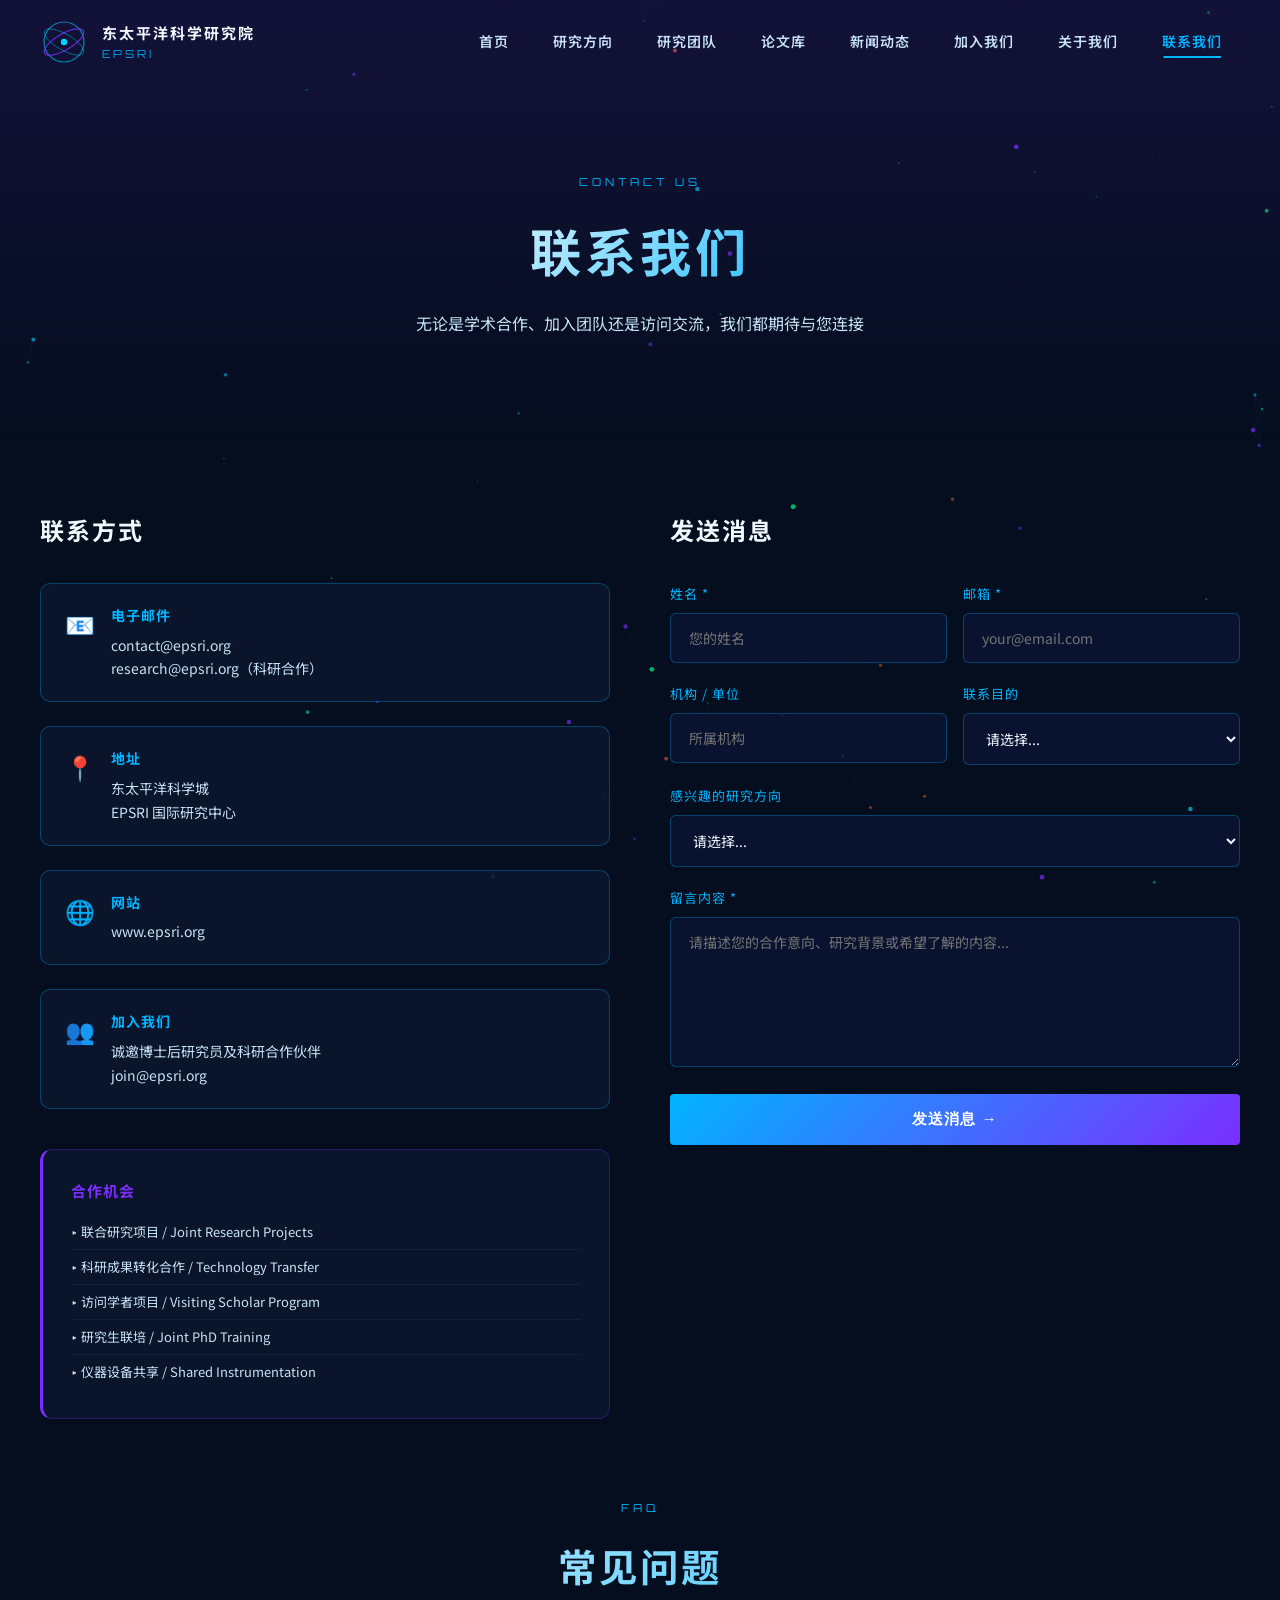
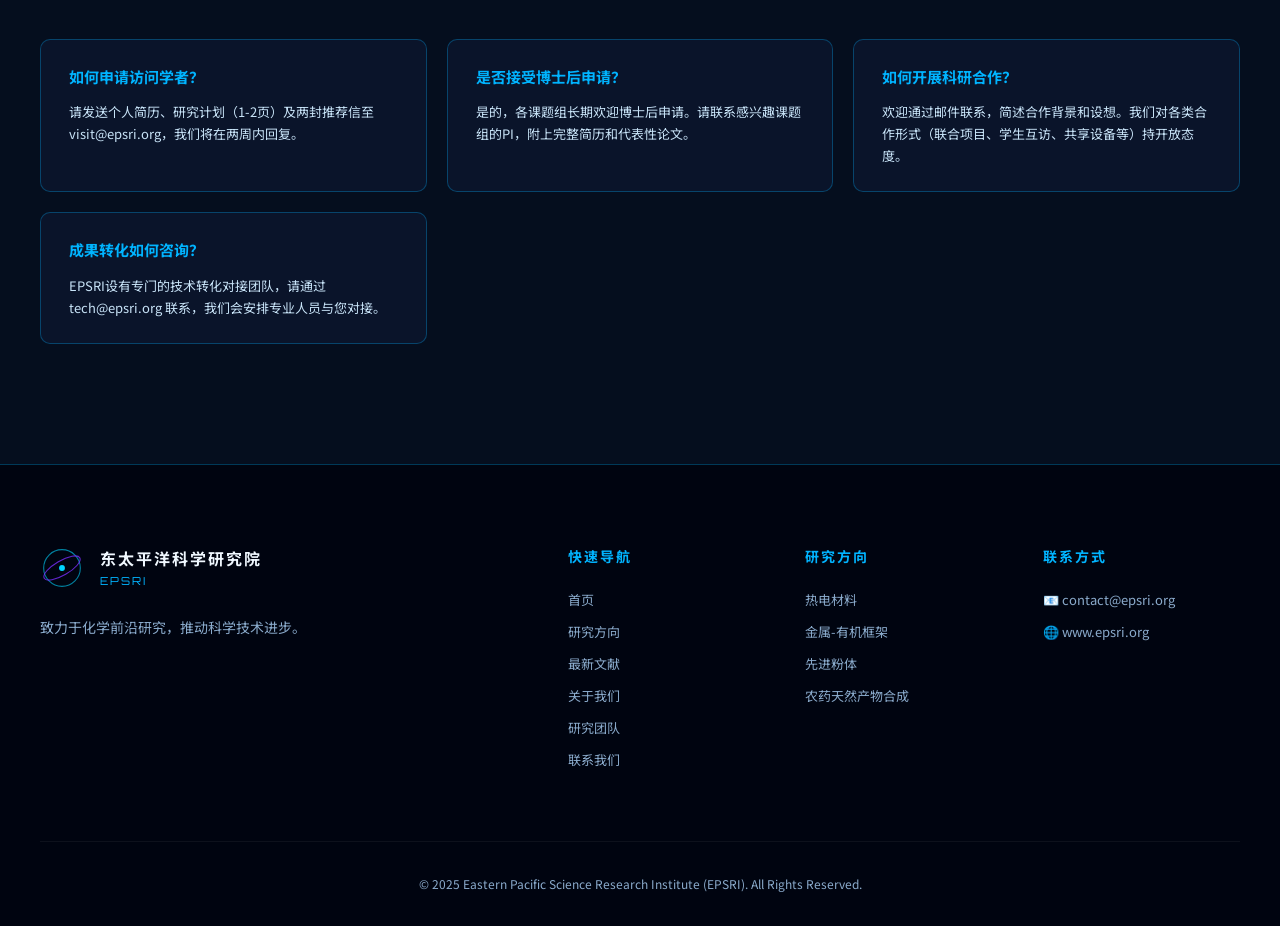
==== pages/contact.html @ d592be02 "feat: EPSRI website - full version with news and careers pages - Homepage with dynamic particle effe" ====
<!DOCTYPE html>
<html lang="zh-CN">
<head>
    <meta charset="UTF-8">
    <meta name="viewport" content="width=device-width, initial-scale=1.0">
    <title>联系我们 | 东太平洋科学研究院 EPSRI</title>
    <link rel="stylesheet" href="../css/main.css">
    <link rel="stylesheet" href="../css/animations.css">
    <link href="https://fonts.googleapis.com/css2?family=Orbitron:wght@400;700;900&family=Rajdhani:wght@300;400;600&family=Noto+Sans+SC:wght@300;400;700&display=swap" rel="stylesheet">
    <link rel="icon" href="../images/favicon.svg" type="image/svg+xml">
</head>
<body>
    <div id="particles-container"></div>

    <nav class="navbar scrolled" id="navbar">
        <div class="nav-container">
            <div class="nav-logo">
                <div class="logo-icon">
                    <svg viewBox="0 0 60 60" xmlns="http://www.w3.org/2000/svg">
                        <circle cx="30" cy="30" r="25" stroke="#00d4ff" stroke-width="1.5" fill="none" opacity="0.6"/>
                        <ellipse cx="30" cy="30" rx="28" ry="10" stroke="#7b2fff" stroke-width="1.5" fill="none" opacity="0.8" transform="rotate(-30 30 30)"/>
                        <ellipse cx="30" cy="30" rx="28" ry="10" stroke="#00d4ff" stroke-width="1" fill="none" opacity="0.5" transform="rotate(30 30 30)"/>
                        <circle cx="30" cy="30" r="4" fill="#00d4ff"/>
                    </svg>
                </div>
                <div class="logo-text">
                    <span class="logo-cn">东太平洋科学研究院</span>
                    <span class="logo-en">EPSRI</span>
                </div>
            </div>
            <div class="nav-menu" id="navMenu">
                <a href="../index.html" class="nav-link">首页</a>
                <a href="research.html" class="nav-link">研究方向</a>
                <a href="team.html" class="nav-link">研究团队</a>
                <a href="publications.html" class="nav-link">论文库</a>
                <a href="news.html" class="nav-link">新闻动态</a>
                <a href="join-us.html" class="nav-link">加入我们</a>
                <a href="about.html" class="nav-link">关于我们</a>
                <a href="contact.html" class="nav-link active">联系我们</a>
            </div>
            <div class="nav-toggle" id="navToggle"><span></span><span></span><span></span></div>
        </div>
    </nav>

    <section class="page-header">
        <div>
            <span class="page-header-tag">CONTACT US</span>
            <h1>联系我们</h1>
            <p>无论是学术合作、加入团队还是访问交流，我们都期待与您连接</p>
        </div>
    </section>

    <section style="padding:60px 40px 120px;">
        <div class="content-section">
            <div class="contact-grid">
                <!-- 联系信息 -->
                <div class="reveal-left">
                    <h3 style="font-size:24px; margin-bottom:32px; letter-spacing:2px;">联系方式</h3>
                    <div class="contact-item">
                        <div class="contact-icon">📧</div>
                        <div class="contact-detail">
                            <h4>电子邮件</h4>
                            <p>contact@epsri.org<br>research@epsri.org（科研合作）</p>
                        </div>
                    </div>
                    <div class="contact-item">
                        <div class="contact-icon">📍</div>
                        <div class="contact-detail">
                            <h4>地址</h4>
                            <p>东太平洋科学城<br>EPSRI 国际研究中心</p>
                        </div>
                    </div>
                    <div class="contact-item">
                        <div class="contact-icon">🌐</div>
                        <div class="contact-detail">
                            <h4>网站</h4>
                            <p>www.epsri.org</p>
                        </div>
                    </div>
                    <div class="contact-item">
                        <div class="contact-icon">👥</div>
                        <div class="contact-detail">
                            <h4>加入我们</h4>
                            <p>诚邀博士后研究员及科研合作伙伴<br>join@epsri.org</p>
                        </div>
                    </div>

                    <!-- 合作意向 -->
                    <div style="margin-top:40px; padding:28px; background:var(--bg-card); border:1px solid rgba(123,47,255,0.3); border-radius:12px; border-left:3px solid var(--secondary);">
                        <h4 style="color:var(--secondary); margin-bottom:12px; font-size:15px; letter-spacing:1px;">合作机会</h4>
                        <ul style="list-style:none; font-size:13px; color:var(--text-secondary);">
                            <li style="padding:6px 0; border-bottom:1px solid rgba(255,255,255,0.05);">▸ 联合研究项目 / Joint Research Projects</li>
                            <li style="padding:6px 0; border-bottom:1px solid rgba(255,255,255,0.05);">▸ 科研成果转化合作 / Technology Transfer</li>
                            <li style="padding:6px 0; border-bottom:1px solid rgba(255,255,255,0.05);">▸ 访问学者项目 / Visiting Scholar Program</li>
                            <li style="padding:6px 0; border-bottom:1px solid rgba(255,255,255,0.05);">▸ 研究生联培 / Joint PhD Training</li>
                            <li style="padding:6px 0;">▸ 仪器设备共享 / Shared Instrumentation</li>
                        </ul>
                    </div>
                </div>

                <!-- 联系表单 -->
                <div class="reveal-right contact-form-wrap">
                    <h3 style="font-size:24px; margin-bottom:32px; letter-spacing:2px;">发送消息</h3>
                    <form id="contactForm">
                        <div class="form-row">
                            <div class="form-group">
                                <label>姓名 *</label>
                                <input type="text" placeholder="您的姓名" required>
                            </div>
                            <div class="form-group">
                                <label>邮箱 *</label>
                                <input type="email" placeholder="your@email.com" required>
                            </div>
                        </div>
                        <div class="form-row">
                            <div class="form-group">
                                <label>机构 / 单位</label>
                                <input type="text" placeholder="所属机构">
                            </div>
                            <div class="form-group">
                                <label>联系目的</label>
                                <select>
                                    <option value="">请选择...</option>
                                    <option>科研合作</option>
                                    <option>加入团队</option>
                                    <option>访问交流</option>
                                    <option>技术转化</option>
                                    <option>媒体采访</option>
                                    <option>其他</option>
                                </select>
                            </div>
                        </div>
                        <div class="form-group">
                            <label>感兴趣的研究方向</label>
                            <select>
                                <option value="">请选择...</option>
                                <option>热电材料</option>
                                <option>金属-有机框架 (MOF)</option>
                                <option>先进粉体材料</option>
                                <option>农药天然产物合成</option>
                                <option>多个方向</option>
                            </select>
                        </div>
                        <div class="form-group">
                            <label>留言内容 *</label>
                            <textarea placeholder="请描述您的合作意向、研究背景或希望了解的内容..." required style="min-height:150px;"></textarea>
                        </div>
                        <button type="submit" class="btn-primary" style="width:100%; padding:16px; font-size:15px;">
                            发送消息 →
                        </button>
                    </form>
                </div>
            </div>

            <!-- FAQ -->
            <div style="margin-top:80px;">
                <div class="section-header" style="margin-bottom:40px;">
                    <div class="section-tag">FAQ</div>
                    <h2 class="section-title">常见问题</h2>
                </div>
                <div style="display:grid; grid-template-columns: repeat(auto-fit, minmax(340px, 1fr)); gap:20px;">
                    <div style="padding:24px 28px; background:var(--bg-card); border:1px solid var(--border); border-radius:10px;" class="reveal">
                        <h4 style="color:var(--primary); margin-bottom:12px; font-size:15px;">如何申请访问学者？</h4>
                        <p style="font-size:13px; color:var(--text-secondary); line-height:1.7;">请发送个人简历、研究计划（1-2页）及两封推荐信至 visit@epsri.org，我们将在两周内回复。</p>
                    </div>
                    <div style="padding:24px 28px; background:var(--bg-card); border:1px solid var(--border); border-radius:10px;" class="reveal">
                        <h4 style="color:var(--primary); margin-bottom:12px; font-size:15px;">是否接受博士后申请？</h4>
                        <p style="font-size:13px; color:var(--text-secondary); line-height:1.7;">是的，各课题组长期欢迎博士后申请。请联系感兴趣课题组的PI，附上完整简历和代表性论文。</p>
                    </div>
                    <div style="padding:24px 28px; background:var(--bg-card); border:1px solid var(--border); border-radius:10px;" class="reveal">
                        <h4 style="color:var(--primary); margin-bottom:12px; font-size:15px;">如何开展科研合作？</h4>
                        <p style="font-size:13px; color:var(--text-secondary); line-height:1.7;">欢迎通过邮件联系，简述合作背景和设想。我们对各类合作形式（联合项目、学生互访、共享设备等）持开放态度。</p>
                    </div>
                    <div style="padding:24px 28px; background:var(--bg-card); border:1px solid var(--border); border-radius:10px;" class="reveal">
                        <h4 style="color:var(--primary); margin-bottom:12px; font-size:15px;">成果转化如何咨询？</h4>
                        <p style="font-size:13px; color:var(--text-secondary); line-height:1.7;">EPSRI设有专门的技术转化对接团队，请通过 tech@epsri.org 联系，我们会安排专业人员与您对接。</p>
                    </div>
                </div>
            </div>
        </div>
    </section>

    <footer class="footer">
        <div class="footer-content">
            <div class="footer-brand">
                <div class="footer-logo">
                    <svg viewBox="0 0 60 60" xmlns="http://www.w3.org/2000/svg" width="44" height="44">
                        <circle cx="30" cy="30" r="25" stroke="#00d4ff" stroke-width="1.5" fill="none" opacity="0.6"/>
                        <ellipse cx="30" cy="30" rx="28" ry="10" stroke="#7b2fff" stroke-width="1.5" fill="none" opacity="0.8" transform="rotate(-30 30 30)"/>
                        <circle cx="30" cy="30" r="4" fill="#00d4ff"/>
                    </svg>
                    <div>
                        <div class="footer-logo-cn">东太平洋科学研究院</div>
                        <div class="footer-logo-en">EPSRI</div>
                    </div>
                </div>
                <p class="footer-desc">致力于化学前沿研究，推动科学技术进步。</p>
            </div>
            <div class="footer-links">
                <div class="footer-col">
                    <h4>快速导航</h4>
                    <a href="../index.html">首页</a>
                    <a href="research.html">研究方向</a>
                    <a href="publications.html">最新文献</a>
                    <a href="about.html">关于我们</a>
                    <a href="team.html">研究团队</a>
                    <a href="contact.html">联系我们</a>
                </div>
                <div class="footer-col">
                    <h4>研究方向</h4>
                    <a href="research.html#thermoelectric">热电材料</a>
                    <a href="research.html#mof">金属-有机框架</a>
                    <a href="research.html#powder">先进粉体</a>
                    <a href="research.html#synthesis">农药天然产物合成</a>
                </div>
                <div class="footer-col">
                    <h4>联系方式</h4>
                    <span>📧 contact@epsri.org</span>
                    <span>🌐 www.epsri.org</span>
                </div>
            </div>
        </div>
        <div class="footer-bottom">
            <p>© 2025 Eastern Pacific Science Research Institute (EPSRI). All Rights Reserved.</p>
        </div>
    </footer>

    <script src="../js/main.js"></script>
    <script src="../js/particles.js"></script>
    <script src="../js/animations.js"></script>
</body>
</html>
---- css/main.css ----
/* ===== CSS Variables ===== */
:root {
    --primary: #00b4ff;
    --secondary: #7b2fff;
    --accent: #ff6b35;
    --green: #00dd77;
    --bg-dark: #050e1e;
    --bg-card: rgba(12, 22, 45, 0.85);
    --bg-card2: rgba(18, 30, 60, 0.9);
    --text-primary: #f0f8ff;
    --text-secondary: #c8e4f8;
    --text-muted: #8aabcc;
    --border: rgba(0, 180, 255, 0.3);
    --glow-primary: 0 0 20px rgba(0, 180, 255, 0.4);
    --glow-secondary: 0 0 20px rgba(123, 47, 255, 0.4);
    --transition: all 0.3s cubic-bezier(0.4, 0, 0.2, 1);
}

/* ===== 高对比豆腐块样式 ===== */
.card-block {
    background: #0a1628;
    border: 1px solid rgba(0, 180, 255, 0.35);
    border-radius: 10px;
    padding: 24px;
    color: #d8e8f8;
}

.card-block h3,
.card-block .pub-title {
    color: #ffffff;
}

.card-block .pub-abstract,
.card-block p {
    color: #b0c8e0;
}

/* 新闻卡片高对比 */
.news-card {
    background: #0a1628 !important;
    border: 1px solid rgba(0, 180, 255, 0.3) !important;
    color: #d8e8f8;
}

.news-card h3,
.news-card .news-title {
    color: #ffffff !important;
}

.news-card p,
.news-card .news-excerpt {
    color: #a0b8d0 !important;
}

/* ===== Reset & Base ===== */
*, *::before, *::after { box-sizing: border-box; margin: 0; padding: 0; }
html { scroll-behavior: smooth; }
body {
    font-family: 'Noto Sans SC', sans-serif;
    background-color: var(--bg-dark);
    color: var(--text-primary);
    overflow-x: hidden;
    line-height: 1.7;
}
a { text-decoration: none; color: inherit; }
img { max-width: 100%; display: block; }

/* ===== Scrollbar ===== */
::-webkit-scrollbar { width: 6px; }
::-webkit-scrollbar-track { background: #020818; }
::-webkit-scrollbar-thumb { background: var(--primary); border-radius: 3px; }

/* ===== Particles ===== */
#particles-container {
    position: fixed; top: 0; left: 0; width: 100%; height: 100%;
    pointer-events: none; z-index: 0; overflow: hidden;
}

/* ===== Navbar ===== */
.navbar {
    position: fixed; top: 0; left: 0; width: 100%; z-index: 1000;
    padding: 0;
    transition: var(--transition);
    backdrop-filter: blur(0px);
}
.navbar.scrolled {
    background: rgba(2, 8, 24, 0.92);
    backdrop-filter: blur(20px);
    border-bottom: 1px solid var(--border);
    box-shadow: 0 4px 30px rgba(0, 212, 255, 0.1);
}
.nav-container {
    max-width: 1400px; margin: 0 auto;
    display: flex; align-items: center; justify-content: space-between;
    padding: 18px 40px;
}
.nav-logo {
    display: flex; align-items: center; gap: 14px;
}
.logo-icon { width: 48px; height: 48px; animation: spin-slow 20s linear infinite; }
.logo-text { display: flex; flex-direction: column; }
.logo-cn {
    font-size: 15px; font-weight: 700; color: var(--text-primary);
    letter-spacing: 2px;
}
.logo-en {
    font-family: 'Orbitron', monospace; font-size: 11px;
    color: var(--primary); letter-spacing: 3px; opacity: 0.9;
}
.nav-menu { display: flex; gap: 8px; align-items: center; }
.nav-link {
    padding: 8px 18px; border-radius: 4px;
    font-size: 14px; font-weight: 600; letter-spacing: 1px;
    color: var(--text-secondary); transition: var(--transition);
    position: relative;
}
.nav-link::after {
    content: ''; position: absolute; bottom: 4px; left: 50%; transform: translateX(-50%);
    width: 0; height: 2px; background: var(--primary);
    transition: width 0.3s ease; border-radius: 1px;
}
.nav-link:hover, .nav-link.active {
    color: var(--primary);
}
.nav-link:hover::after, .nav-link.active::after { width: 60%; }
.nav-toggle {
    display: none; flex-direction: column; gap: 5px;
    cursor: pointer; padding: 5px;
}
.nav-toggle span {
    display: block; width: 24px; height: 2px;
    background: var(--primary); border-radius: 1px; transition: var(--transition);
}

/* ===== Hero Section ===== */
.hero {
    position: relative; min-height: 100vh;
    display: flex; align-items: center; justify-content: center;
    overflow: hidden; padding: 100px 40px 60px;
}
.hero-bg {
    position: absolute; inset: 0; z-index: 1;
    background: radial-gradient(ellipse at 20% 50%, rgba(123, 47, 255, 0.15) 0%, transparent 60%),
                radial-gradient(ellipse at 80% 20%, rgba(0, 212, 255, 0.12) 0%, transparent 50%),
                radial-gradient(ellipse at 50% 80%, rgba(0, 255, 136, 0.05) 0%, transparent 50%);
}
.hex-grid {
    position: absolute; inset: 0; opacity: 0.03;
    background-image: url("data:image/svg+xml,%3Csvg xmlns='http://www.w3.org/2000/svg' width='60' height='52'%3E%3Cpath d='M30,2 L58,17 L58,47 L30,62 L2,47 L2,17Z' stroke='%2300d4ff' stroke-width='1' fill='none'/%3E%3C/svg%3E");
    background-size: 60px 52px;
}
.energy-orb {
    position: absolute; border-radius: 50%;
    filter: blur(80px); animation: pulse-orb 6s ease-in-out infinite;
}
.orb1 { width: 500px; height: 500px; background: rgba(123, 47, 255, 0.15); top: -100px; left: -100px; }
.orb2 { width: 400px; height: 400px; background: rgba(0, 212, 255, 0.1); top: 20%; right: -50px; animation-delay: -2s; }
.orb3 { width: 300px; height: 300px; background: rgba(0, 255, 136, 0.08); bottom: 0; left: 40%; animation-delay: -4s; }

.hero-content { position: relative; z-index: 2; text-align: center; max-width: 1000px; }
.hero-badge {
    display: inline-block; margin-bottom: 30px;
    padding: 6px 24px; border: 1px solid rgba(0, 212, 255, 0.4);
    border-radius: 20px; font-family: 'Orbitron', monospace;
    font-size: 11px; letter-spacing: 3px; color: var(--primary);
    background: rgba(0, 212, 255, 0.05);
}
.hero-title { margin-bottom: 24px; }
.title-cn {
    display: block; font-size: clamp(32px, 5vw, 64px); font-weight: 700;
    letter-spacing: 6px; line-height: 1.2;
    background: linear-gradient(135deg, #fff 0%, #00d4ff 50%, #7b2fff 100%);
    -webkit-background-clip: text; -webkit-text-fill-color: transparent;
    background-clip: text;
}
.title-divider {
    display: block; width: 80px; height: 2px; margin: 16px auto;
    background: linear-gradient(90deg, transparent, var(--primary), transparent);
}
.title-en {
    display: block; font-family: 'Orbitron', monospace;
    font-size: clamp(12px, 1.8vw, 18px); letter-spacing: 4px;
    color: var(--text-secondary); font-weight: 400;
}
.hero-subtitle {
    font-size: 16px; color: var(--text-secondary);
    margin-bottom: 50px; letter-spacing: 1px;
}
.hero-stats {
    display: flex; justify-content: center; gap: 60px;
    margin-bottom: 50px; flex-wrap: wrap;
}
.stat-item { text-align: center; }
.stat-num {
    display: block; font-family: 'Orbitron', monospace;
    font-size: clamp(36px, 4vw, 56px); font-weight: 900;
    color: var(--primary); line-height: 1;
}
.stat-plus { font-family: 'Orbitron', monospace; font-size: 28px; color: var(--primary); }
.stat-label { display: block; font-size: 12px; color: var(--text-muted); margin-top: 8px; letter-spacing: 2px; }

.hero-actions { display: flex; gap: 20px; justify-content: center; flex-wrap: wrap; }

/* ===== Buttons ===== */
.btn-primary {
    padding: 14px 36px; border-radius: 4px;
    background: linear-gradient(135deg, var(--primary), var(--secondary));
    color: #fff; font-weight: 700; font-size: 14px; letter-spacing: 1px;
    transition: var(--transition); position: relative; overflow: hidden;
    border: none; cursor: pointer;
}
.btn-primary::before {
    content: ''; position: absolute; inset: 0;
    background: linear-gradient(135deg, var(--secondary), var(--primary));
    opacity: 0; transition: opacity 0.3s;
}
.btn-primary:hover::before { opacity: 1; }
.btn-primary:hover { transform: translateY(-2px); box-shadow: 0 8px 30px rgba(0, 212, 255, 0.4); }
.btn-primary span { position: relative; z-index: 1; }

.btn-secondary {
    padding: 13px 35px; border-radius: 4px;
    border: 1px solid var(--primary); color: var(--primary);
    font-weight: 700; font-size: 14px; letter-spacing: 1px;
    transition: var(--transition); background: transparent; cursor: pointer;
}
.btn-secondary:hover {
    background: rgba(0, 212, 255, 0.1);
    box-shadow: 0 0 20px rgba(0, 212, 255, 0.2);
    transform: translateY(-2px);
}
.btn-outline {
    padding: 13px 35px; border-radius: 4px;
    border: 1px solid rgba(255,255,255,0.3); color: rgba(255,255,255,0.8);
    font-weight: 700; font-size: 14px; letter-spacing: 1px;
    transition: var(--transition); background: transparent;
}
.btn-outline:hover { border-color: #fff; color: #fff; background: rgba(255,255,255,0.1); }

/* ===== Scroll Indicator ===== */
.scroll-indicator {
    position: absolute; bottom: 30px; left: 50%; transform: translateX(-50%);
    display: flex; flex-direction: column; align-items: center; gap: 8px;
    color: var(--text-muted); font-size: 12px; letter-spacing: 2px;
    animation: float 2s ease-in-out infinite; z-index: 2;
}
.mouse-icon {
    width: 24px; height: 36px; border: 2px solid var(--text-muted);
    border-radius: 12px; display: flex; justify-content: center; padding-top: 6px;
}
.scroll-wheel {
    width: 4px; height: 8px; background: var(--primary);
    border-radius: 2px; animation: scroll-wheel 2s ease-in-out infinite;
}

/* ===== Section Common ===== */
section { position: relative; z-index: 2; padding: 100px 40px; }
.section-header { text-align: center; margin-bottom: 60px; }
.section-tag {
    font-family: 'Orbitron', monospace; font-size: 11px;
    letter-spacing: 4px; color: var(--primary);
    margin-bottom: 16px; display: block;
}
.section-title {
    font-size: clamp(28px, 3vw, 42px); font-weight: 700;
    letter-spacing: 3px; margin-bottom: 16px;
    background: linear-gradient(135deg, #fff 0%, var(--primary) 100%);
    -webkit-background-clip: text; -webkit-text-fill-color: transparent;
    background-clip: text;
}
.section-desc { color: var(--text-secondary); font-size: 16px; }

/* ===== Research Grid ===== */
.research-preview { background: linear-gradient(180deg, transparent, rgba(5,12,35,0.8), transparent); }
.research-grid {
    display: grid; grid-template-columns: repeat(auto-fit, minmax(280px, 1fr));
    gap: 24px; max-width: 1400px; margin: 0 auto;
}
.research-card {
    position: relative; padding: 40px 32px;
    background: var(--bg-card); border: 1px solid var(--border);
    border-radius: 12px; overflow: hidden; cursor: pointer;
    transition: var(--transition);
}
.research-card::before {
    content: ''; position: absolute; inset: 0; border-radius: 12px;
    background: linear-gradient(135deg, rgba(0,212,255,0.05), rgba(123,47,255,0.05));
    opacity: 0; transition: opacity 0.3s;
}
.research-card:hover { transform: translateY(-8px); border-color: rgba(0,212,255,0.5); }
.research-card:hover::before { opacity: 1; }
.research-card:hover .card-glow { opacity: 1; }
.card-glow {
    position: absolute; top: -50%; left: -50%; width: 200%; height: 200%;
    background: radial-gradient(circle, rgba(0,212,255,0.08) 0%, transparent 60%);
    opacity: 0; transition: opacity 0.5s; pointer-events: none;
}
.card-number {
    position: absolute; top: 20px; right: 24px;
    font-family: 'Orbitron', monospace; font-size: 36px; font-weight: 900;
    color: rgba(0,212,255,0.08); line-height: 1;
}
.card-icon { width: 80px; height: 80px; margin-bottom: 24px; }
.card-title { font-size: 22px; font-weight: 700; margin-bottom: 6px; letter-spacing: 2px; }
.card-subtitle { font-family: 'Rajdhani', sans-serif; font-size: 14px; color: var(--primary); margin-bottom: 16px; letter-spacing: 1px; }
.card-desc { font-size: 14px; color: var(--text-secondary); line-height: 1.8; margin-bottom: 24px; }
.card-link { font-size: 13px; color: var(--primary); font-weight: 600; transition: var(--transition); letter-spacing: 1px; }
.card-link:hover { letter-spacing: 2px; }

/* Research card accent colors */
.research-card[data-index="01"] { border-top: 2px solid #ff6b35; }
.research-card[data-index="01"] .card-title { color: #ff6b35; }
.research-card[data-index="02"] { border-top: 2px solid var(--primary); }
.research-card[data-index="02"] .card-title { color: var(--primary); }
.research-card[data-index="03"] { border-top: 2px solid var(--secondary); }
.research-card[data-index="03"] .card-title { color: var(--secondary); }
.research-card[data-index="04"] { border-top: 2px solid var(--green); }
.research-card[data-index="04"] .card-title { color: var(--green); }

/* ===== News Section ===== */
.news-section { background: rgba(5,10,30,0.5); }
.news-grid {
    display: grid; grid-template-columns: 2fr 1fr 1fr;
    gap: 24px; max-width: 1400px; margin: 0 auto;
}
.news-card {
    padding: 32px; background: var(--bg-card);
    border: 1px solid var(--border); border-radius: 12px;
    position: relative; overflow: hidden; transition: var(--transition);
}
.news-card:hover { border-color: rgba(0,212,255,0.4); transform: translateY(-4px); }
.news-card.featured { border-left: 3px solid var(--primary); }
.news-badge {
    display: inline-block; padding: 4px 12px;
    background: rgba(0,212,255,0.1); border: 1px solid rgba(0,212,255,0.3);
    border-radius: 20px; font-size: 11px; color: var(--primary);
    letter-spacing: 1px; margin-bottom: 12px;
}
.news-date { font-family: 'Orbitron', monospace; font-size: 12px; color: var(--text-muted); margin-bottom: 12px; }
.news-card h3 { font-size: 18px; margin-bottom: 12px; line-height: 1.5; }
.news-card p { font-size: 14px; color: var(--text-secondary); line-height: 1.8; margin-bottom: 16px; }
.news-link { font-size: 13px; color: var(--primary); font-weight: 600; letter-spacing: 1px; }

/* ===== Partners ===== */
.partners-section { padding: 60px 0; overflow: hidden; }
.partners-track { overflow: hidden; }
.partners-slide {
    display: flex; gap: 0; width: max-content;
    animation: slide-track 20s linear infinite;
}
.partner-item {
    padding: 14px 40px; white-space: nowrap;
    font-family: 'Rajdhani', sans-serif; font-size: 14px;
    color: var(--text-muted); letter-spacing: 2px;
    border-right: 1px solid var(--border);
    transition: color 0.3s;
}
.partner-item:hover { color: var(--primary); }

/* ===== CTA ===== */
.cta-section {
    background: linear-gradient(135deg, rgba(123,47,255,0.15) 0%, rgba(0,212,255,0.1) 100%);
    border-top: 1px solid var(--border); border-bottom: 1px solid var(--border);
    text-align: center;
}
.cta-content { max-width: 700px; margin: 0 auto; }
.cta-content h2 { font-size: 36px; font-weight: 700; margin-bottom: 16px; letter-spacing: 2px; }
.cta-content p { color: var(--text-secondary); margin-bottom: 40px; font-size: 16px; }
.cta-actions { display: flex; gap: 20px; justify-content: center; flex-wrap: wrap; }

/* ===== Footer ===== */
.footer {
    background: rgba(1, 4, 15, 0.95);
    border-top: 1px solid var(--border); padding: 80px 40px 30px;
}
.footer-content {
    display: grid; grid-template-columns: 1fr 1.5fr;
    gap: 80px; max-width: 1400px; margin: 0 auto 60px;
}
.footer-logo {
    display: flex; align-items: center; gap: 16px; margin-bottom: 24px;
}
.footer-logo-cn { font-size: 16px; font-weight: 700; letter-spacing: 2px; }
.footer-logo-en { font-size: 11px; color: var(--primary); font-family: 'Orbitron', monospace; letter-spacing: 2px; }
.footer-desc { font-size: 14px; color: var(--text-muted); line-height: 1.8; }
.footer-links { display: grid; grid-template-columns: repeat(3, 1fr); gap: 40px; }
.footer-col h4 { font-size: 14px; font-weight: 700; color: var(--primary); margin-bottom: 20px; letter-spacing: 2px; }
.footer-col a, .footer-col span {
    display: block; font-size: 13px; color: var(--text-muted);
    margin-bottom: 10px; transition: color 0.3s;
}
.footer-col a:hover { color: var(--primary); }
.footer-bottom {
    text-align: center; padding-top: 30px;
    border-top: 1px solid rgba(255,255,255,0.05);
    font-size: 12px; color: var(--text-muted); line-height: 2;
}

/* ===== Page Header (for inner pages) ===== */
.page-header {
    min-height: 50vh; display: flex; align-items: center; justify-content: center;
    text-align: center; padding: 140px 40px 80px;
    background: linear-gradient(180deg, rgba(123,47,255,0.12) 0%, transparent 100%);
    position: relative;
}
.page-header-tag {
    font-family: 'Orbitron', monospace; font-size: 11px;
    letter-spacing: 4px; color: var(--primary); display: block; margin-bottom: 16px;
}
.page-header h1 {
    font-size: clamp(32px, 4vw, 56px); font-weight: 700;
    letter-spacing: 4px; margin-bottom: 16px;
    background: linear-gradient(135deg, #fff, var(--primary));
    -webkit-background-clip: text; -webkit-text-fill-color: transparent;
    background-clip: text;
}
.page-header p { font-size: 16px; color: var(--text-secondary); max-width: 600px; margin: 0 auto; }

/* ===== Inner Page Content ===== */
.content-section { max-width: 1400px; margin: 0 auto; }

/* Research detail cards */
.research-detail {
    display: grid; grid-template-columns: 1fr 1fr; gap: 60px;
    align-items: start; padding: 80px 0; border-bottom: 1px solid var(--border);
}
.research-detail:last-child { border-bottom: none; }
.research-detail.reverse { direction: rtl; }
.research-detail.reverse > * { direction: ltr; }
.detail-visual { position: relative; }
.detail-chart {
    width: 100%; aspect-ratio: 1; border-radius: 16px;
    background: var(--bg-card); border: 1px solid var(--border);
    display: flex; align-items: center; justify-content: center;
    overflow: hidden; position: relative;
}
.detail-tag {
    font-family: 'Orbitron', monospace; font-size: 10px;
    letter-spacing: 3px; color: var(--primary);
    margin-bottom: 12px; display: block;
}
.detail-title {
    font-size: 32px; font-weight: 700; letter-spacing: 3px; margin-bottom: 8px;
}
.detail-subtitle {
    font-family: 'Rajdhani', sans-serif; font-size: 18px;
    color: var(--primary); margin-bottom: 24px; letter-spacing: 2px;
}
.detail-desc { font-size: 15px; color: var(--text-secondary); line-height: 1.9; margin-bottom: 24px; }
.detail-highlights { list-style: none; margin-bottom: 32px; }
.detail-highlights li {
    font-size: 14px; color: var(--text-secondary); padding: 8px 0;
    border-bottom: 1px solid rgba(255,255,255,0.05);
    display: flex; align-items: center; gap: 12px;
}
.detail-highlights li::before {
    content: '▸'; color: var(--primary); font-size: 12px;
}

/* Publications */
.pub-filters {
    display: flex; gap: 12px; flex-wrap: wrap; margin-bottom: 40px;
}
.pub-filter {
    padding: 8px 20px; border-radius: 20px;
    border: 1px solid var(--border); background: transparent;
    color: var(--text-secondary); font-size: 13px; cursor: pointer;
    transition: var(--transition);
}
.pub-filter.active, .pub-filter:hover {
    border-color: var(--primary); color: var(--primary);
    background: rgba(0,212,255,0.08);
}
.pub-list { display: flex; flex-direction: column; gap: 20px; }
.pub-item {
    padding: 28px 32px; background: var(--bg-card);
    border: 1px solid var(--border); border-radius: 10px;
    transition: var(--transition); position: relative; overflow: hidden;
}
.pub-item::before {
    content: ''; position: absolute; left: 0; top: 0;
    width: 3px; height: 100%;
    background: linear-gradient(180deg, var(--primary), var(--secondary));
}
.pub-item:hover { border-color: rgba(0,212,255,0.4); transform: translateX(4px); }
.pub-meta { display: flex; gap: 16px; margin-bottom: 10px; flex-wrap: wrap; }
.pub-journal {
    font-family: 'Rajdhani', sans-serif; font-size: 13px;
    color: var(--primary); letter-spacing: 1px;
}
.pub-year { font-size: 13px; color: var(--text-muted); }
.pub-impact {
    padding: 2px 10px; border-radius: 10px;
    background: rgba(0,255,136,0.1); border: 1px solid rgba(0,255,136,0.3);
    font-size: 11px; color: var(--green);
}
.pub-title { font-size: 18px; font-weight: 700; margin-bottom: 8px; line-height: 1.4; }
.pub-authors { font-size: 13px; color: var(--text-secondary); margin-bottom: 12px; }
.pub-abstract { font-size: 13px; color: var(--text-muted); line-height: 1.7; }

/* Team grid */
.team-grid {
    display: grid; grid-template-columns: repeat(auto-fit, minmax(240px, 1fr));
    gap: 24px;
}
.team-card {
    padding: 32px 24px; text-align: center;
    background: var(--bg-card); border: 1px solid var(--border);
    border-radius: 12px; transition: var(--transition);
}
.team-card:hover { border-color: rgba(0,212,255,0.4); transform: translateY(-6px); }
.team-avatar {
    width: 80px; height: 80px; border-radius: 50%; margin: 0 auto 20px;
    background: linear-gradient(135deg, var(--primary), var(--secondary));
    display: flex; align-items: center; justify-content: center;
    font-size: 28px; font-weight: 700;
}
.team-name { font-size: 18px; font-weight: 700; margin-bottom: 6px; color: var(--text-primary); }
.team-role { font-size: 13px; color: #50d8ff; margin-bottom: 12px; letter-spacing: 1px; font-weight: 600; }
.team-desc { font-size: 13.5px; color: var(--text-secondary); line-height: 1.8; }

/* Contact form */
.contact-grid { display: grid; grid-template-columns: 1fr 1fr; gap: 60px; }
.contact-info { }
.contact-info h3 { font-size: 24px; margin-bottom: 30px; }
.contact-item {
    display: flex; align-items: flex-start; gap: 16px;
    margin-bottom: 24px; padding: 20px 24px;
    background: var(--bg-card); border: 1px solid var(--border);
    border-radius: 10px;
}
.contact-icon { font-size: 24px; flex-shrink: 0; }
.contact-detail h4 { font-size: 14px; color: var(--primary); margin-bottom: 6px; letter-spacing: 1px; }
.contact-detail p { font-size: 14px; color: var(--text-secondary); }
.contact-form-wrap { }
.form-group { margin-bottom: 20px; }
.form-group label {
    display: block; font-size: 13px; color: var(--primary);
    margin-bottom: 8px; letter-spacing: 1px;
}
.form-group input, .form-group select, .form-group textarea {
    width: 100%; padding: 14px 18px;
    background: rgba(10,20,50,0.8); border: 1px solid var(--border);
    border-radius: 6px; color: var(--text-primary); font-size: 14px;
    font-family: 'Noto Sans SC', sans-serif; transition: var(--transition);
    outline: none;
}
.form-group input:focus, .form-group select:focus, .form-group textarea:focus {
    border-color: var(--primary); box-shadow: 0 0 0 3px rgba(0,212,255,0.1);
}
.form-group textarea { min-height: 120px; resize: vertical; }
.form-row { display: grid; grid-template-columns: 1fr 1fr; gap: 16px; }

/* ===== Glitch Effect ===== */
.glitch {
    position: relative;
}
.glitch::before, .glitch::after {
    content: attr(data-text);
    position: absolute; top: 0; left: 0; width: 100%; height: 100%;
    background: linear-gradient(135deg, #fff 0%, #00d4ff 50%, #7b2fff 100%);
    -webkit-background-clip: text; -webkit-text-fill-color: transparent;
    background-clip: text;
}
.glitch::before { animation: glitch1 5s infinite; clip-path: polygon(0 0, 100% 0, 100% 35%, 0 35%); }
.glitch::after { animation: glitch2 5s infinite; clip-path: polygon(0 65%, 100% 65%, 100% 100%, 0 100%); }

/* ===== Responsive ===== */
@media (max-width: 1100px) {
    .news-grid { grid-template-columns: 1fr 1fr; }
    .news-card.featured { grid-column: 1 / -1; }
    .research-detail { grid-template-columns: 1fr; gap: 40px; }
    .research-detail.reverse { direction: ltr; }
    .contact-grid { grid-template-columns: 1fr; }
    .footer-content { grid-template-columns: 1fr; gap: 40px; }
}
@media (max-width: 768px) {
    section { padding: 60px 20px; }
    .nav-container { padding: 16px 20px; }
    .nav-menu { display: none; flex-direction: column; position: fixed; top: 70px; left: 0; width: 100%; background: rgba(2,8,24,0.98); padding: 20px; gap: 4px; border-bottom: 1px solid var(--border); }
    .nav-menu.open { display: flex; }
    .nav-toggle { display: flex; }
    .hero-stats { gap: 30px; }
    .news-grid { grid-template-columns: 1fr; }
    .footer-links { grid-template-columns: 1fr 1fr; }
    .form-row { grid-template-columns: 1fr; }
}

/* ===== 院士导读 ===== */
.academician-note {
    background: linear-gradient(135deg, rgba(255,200,0,0.1) 0%, rgba(255,150,0,0.06) 100%);
    border: 1px solid rgba(255,200,0,0.35);
    border-left: 3px solid #ffc800;
    border-radius: 8px;
    padding: 16px 20px;
    margin-bottom: 20px;
}
.an-badge {
    display: inline-block;
    font-size: 11px;
    letter-spacing: 2px;
    color: #ffc800;
    font-weight: 700;
    margin-bottom: 6px;
}
.an-by {
    font-size: 13px;
    color: #ffd866;
    margin-bottom: 8px;
    font-weight: 600;
}
.an-text {
    font-size: 13.5px;
    color: #e8d8a0;
    line-height: 1.8;
}

/* ===== 高引论文标签 ===== */
.high-impact-badge {
    display: inline-block;
    padding: 4px 14px;
    background: rgba(255,68,68,0.12);
    border: 1px solid rgba(255,68,68,0.35);
    border-radius: 20px;
    font-size: 12px;
    color: #ff6b6b;
    font-weight: 600;
    letter-spacing: 1px;
    margin-bottom: 12px;
}

/* ===== 摘要区块 ===== */
.abstract-block {
    margin-top: 14px;
    margin-bottom: 14px;
}
.abs-header {
    display: flex;
    align-items: center;
    justify-content: space-between;
    margin-bottom: 8px;
}
.abs-label {
    font-size: 12px;
    color: var(--primary);
    font-weight: 600;
    letter-spacing: 1px;
}
.abs-toggle-btn {
    padding: 3px 12px;
    background: rgba(0,180,255,0.1);
    border: 1px solid rgba(0,180,255,0.3);
    border-radius: 12px;
    color: var(--primary);
    font-size: 11px;
    cursor: pointer;
    transition: var(--transition);
}
.abs-toggle-btn:hover {
    background: rgba(0,180,255,0.2);
}
.abs-preview,
.abs-full {
    font-size: 13px;
    color: #b0c8e0;
    line-height: 1.8;
    text-align: justify;
}

/* ===== 双语解读 ===== */
.bilingual-block {
    margin-top: 10px;
}
.bilingual-btn {
    padding: 6px 16px;
    background: rgba(0,221,119,0.1);
    border: 1px solid rgba(0,221,119,0.3);
    border-radius: 16px;
    color: #00dd77;
    font-size: 12px;
    font-weight: 600;
    cursor: pointer;
    transition: var(--transition);
    letter-spacing: 1px;
}
.bilingual-btn:hover {
    background: rgba(0,221,119,0.2);
}
.zh-abstract {
    margin-top: 10px;
    padding: 14px 16px;
    background: rgba(0,40,80,0.6);
    border: 1px solid rgba(0,180,255,0.2);
    border-radius: 8px;
}

/* ===== 新闻卡片高对比强制样式 ===== */
.news-grid-inner .news-card,
.news-card.reveal {
    background: #0a1628 !important;
    border: 1px solid rgba(0,180,255,0.3) !important;
    color: #d8e8f8;
    border-radius: 12px;
    padding: 28px 24px;
    transition: var(--transition);
    text-decoration: none;
    display: block;
}
.news-grid-inner .news-card:hover,
.news-card.reveal:hover {
    border-color: rgba(0,180,255,0.5) !important;
    transform: translateY(-4px);
    box-shadow: 0 8px 30px rgba(0,180,255,0.1);
}
.news-card .news-date,
.news-card .news-title,
.news-card .news-excerpt,
.news-card .news-link {
    color: inherit;
}
.news-card .news-title {
    color: #ffffff !important;
    font-size: 17px;
    margin-bottom: 10px;
    line-height: 1.5;
}
.news-card .news-excerpt {
    color: #a0b8d0 !important;
    font-size: 13.5px;
    line-height: 1.7;
}
.news-card .news-link {
    color: var(--primary) !important;
    font-size: 13px;
    font-weight: 600;
}
---- css/animations.css ----
/* ===== Keyframe Animations ===== */
@keyframes spin-slow {
    from { transform: rotate(0deg); }
    to { transform: rotate(360deg); }
}

@keyframes pulse-orb {
    0%, 100% { transform: scale(1) translate(0, 0); opacity: 0.7; }
    33% { transform: scale(1.1) translate(20px, -15px); opacity: 0.9; }
    66% { transform: scale(0.95) translate(-10px, 10px); opacity: 0.6; }
}

@keyframes float {
    0%, 100% { transform: translateX(-50%) translateY(0); }
    50% { transform: translateX(-50%) translateY(-8px); }
}

@keyframes scroll-wheel {
    0% { transform: translateY(0); opacity: 1; }
    100% { transform: translateY(12px); opacity: 0; }
}

@keyframes slide-track {
    0% { transform: translateX(0); }
    100% { transform: translateX(-50%); }
}

@keyframes glitch1 {
    0%, 96%, 100% { transform: translate(0); }
    97% { transform: translate(-3px, 1px); }
    98% { transform: translate(3px, -1px); }
    99% { transform: translate(-1px, 0); }
}
@keyframes glitch2 {
    0%, 96%, 100% { transform: translate(0); }
    97% { transform: translate(3px, -1px); }
    98% { transform: translate(-2px, 2px); }
    99% { transform: translate(2px, 0); }
}

@keyframes fadeInUp {
    from { opacity: 0; transform: translateY(30px); }
    to { opacity: 1; transform: translateY(0); }
}
@keyframes fadeInLeft {
    from { opacity: 0; transform: translateX(-30px); }
    to { opacity: 1; transform: translateX(0); }
}
@keyframes fadeInRight {
    from { opacity: 0; transform: translateX(30px); }
    to { opacity: 1; transform: translateX(0); }
}

@keyframes scanline {
    0% { top: -20%; }
    100% { top: 120%; }
}

@keyframes orbit {
    0% { transform: rotate(0deg) translateX(60px) rotate(0deg); }
    100% { transform: rotate(360deg) translateX(60px) rotate(-360deg); }
}

@keyframes data-flow {
    0% { stroke-dashoffset: 200; opacity: 0; }
    20% { opacity: 1; }
    80% { opacity: 1; }
    100% { stroke-dashoffset: 0; opacity: 0; }
}

@keyframes blink {
    0%, 100% { opacity: 1; }
    50% { opacity: 0; }
}

@keyframes ring-expand {
    0% { transform: scale(0.8); opacity: 0.8; }
    100% { transform: scale(1.6); opacity: 0; }
}

@keyframes card-shine {
    0% { left: -100%; }
    20% { left: 100%; }
    100% { left: 100%; }
}

/* ===== Scroll Reveal ===== */
.reveal {
    opacity: 0;
    transform: translateY(40px);
    transition: opacity 0.7s ease, transform 0.7s ease;
}
.reveal.visible {
    opacity: 1;
    transform: translateY(0);
}
.reveal-left {
    opacity: 0;
    transform: translateX(-40px);
    transition: opacity 0.7s ease, transform 0.7s ease;
}
.reveal-left.visible {
    opacity: 1;
    transform: translateX(0);
}
.reveal-right {
    opacity: 0;
    transform: translateX(40px);
    transition: opacity 0.7s ease, transform 0.7s ease;
}
.reveal-right.visible {
    opacity: 1;
    transform: translateX(0);
}

/* ===== Stagger Animation ===== */
.stagger > * {
    opacity: 0;
    transform: translateY(30px);
    transition: opacity 0.6s ease, transform 0.6s ease;
}
.stagger.visible > *:nth-child(1) { opacity: 1; transform: translateY(0); transition-delay: 0.1s; }
.stagger.visible > *:nth-child(2) { opacity: 1; transform: translateY(0); transition-delay: 0.2s; }
.stagger.visible > *:nth-child(3) { opacity: 1; transform: translateY(0); transition-delay: 0.3s; }
.stagger.visible > *:nth-child(4) { opacity: 1; transform: translateY(0); transition-delay: 0.4s; }

/* ===== Typewriter cursor ===== */
.typewriter::after {
    content: '|';
    animation: blink 1s step-end infinite;
    color: var(--primary);
}

/* ===== Molecule SVG Animation ===== */
.mol-bond {
    stroke-dasharray: 60;
    stroke-dashoffset: 60;
    animation: data-flow 3s linear infinite;
}

/* ===== Hex Scan Effect ===== */
.scan-effect::after {
    content: '';
    position: absolute;
    left: 0; right: 0;
    height: 2px;
    background: linear-gradient(90deg, transparent, var(--primary), transparent);
    animation: scanline 3s linear infinite;
    pointer-events: none;
}

/* ===== Orbit rings ===== */
.orbit-ring {
    position: absolute;
    border: 1px solid rgba(0,212,255,0.2);
    border-radius: 50%;
    animation: ring-expand 3s ease-out infinite;
}
.orbit-ring:nth-child(2) { animation-delay: 1s; }
.orbit-ring:nth-child(3) { animation-delay: 2s; }
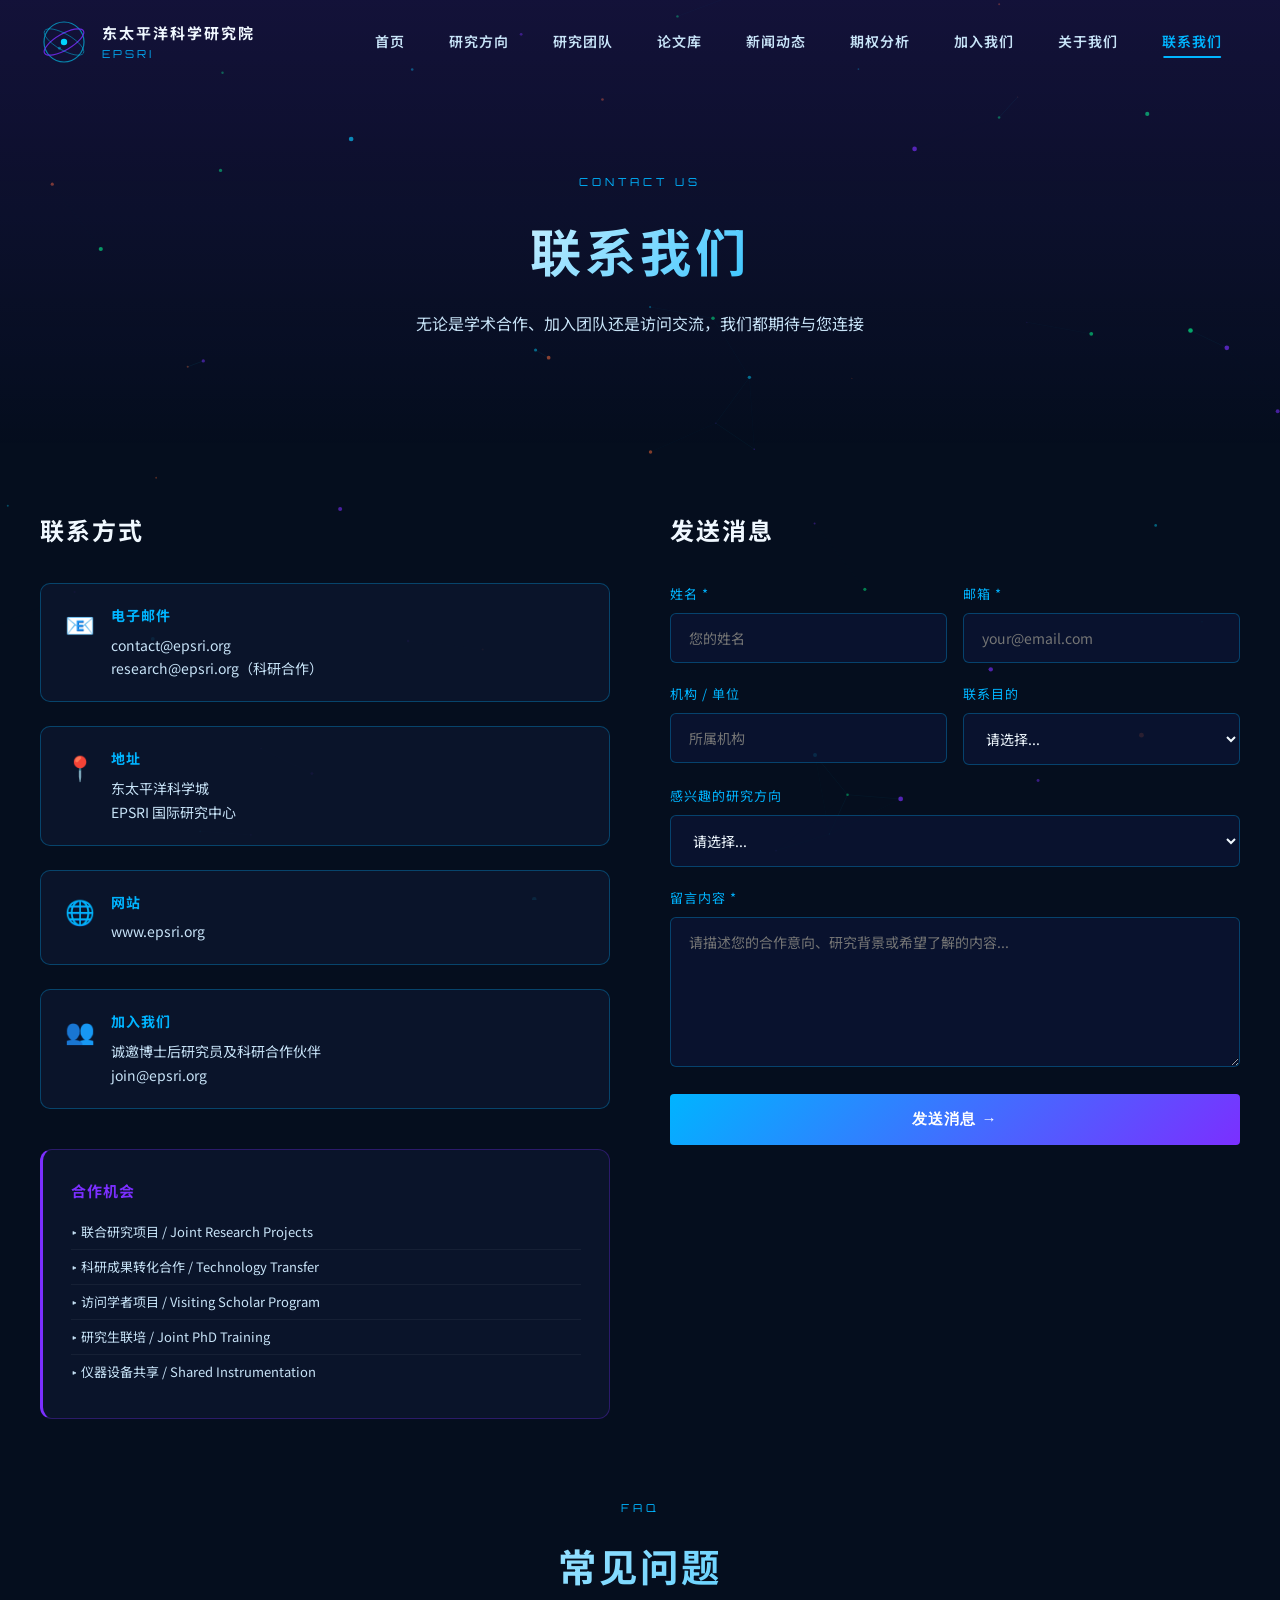
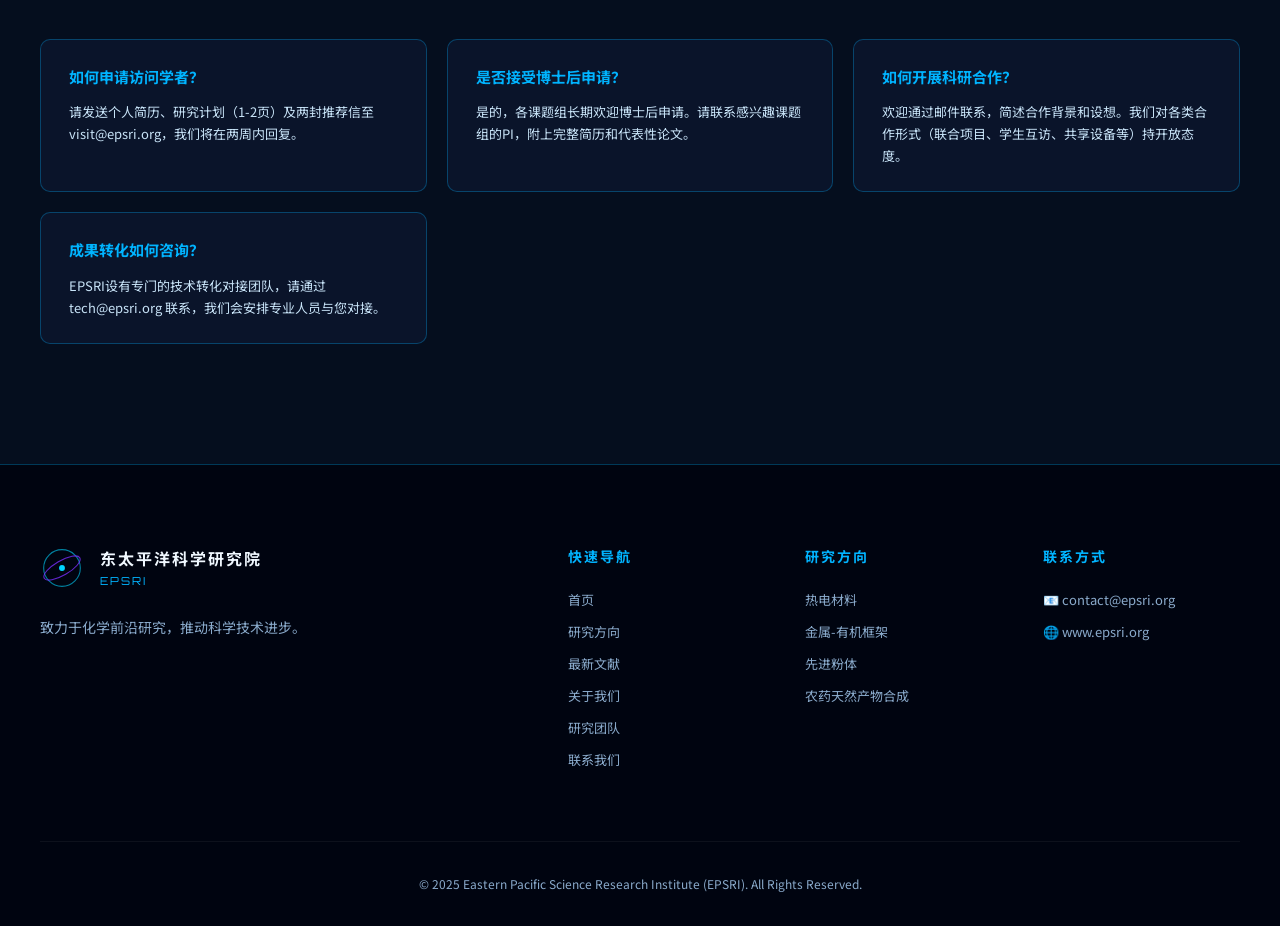
==== commit 02e7e28e: "Make options terminal the homepage and improve adapters" ====
--- a/pages/contact.html
+++ b/pages/contact.html
@@ -34,6 +34,7 @@
                 <a href="team.html" class="nav-link">研究团队</a>
                 <a href="publications.html" class="nav-link">论文库</a>
                 <a href="news.html" class="nav-link">新闻动态</a>
+                <a href="options.html" class="nav-link">期权分析</a>
                 <a href="join-us.html" class="nav-link">加入我们</a>
                 <a href="about.html" class="nav-link">关于我们</a>
                 <a href="contact.html" class="nav-link active">联系我们</a>
--- a/css/main.css
+++ b/css/main.css
@@ -734,3 +734,439 @@
     font-size: 13px;
     font-weight: 600;
 }
+
+/* ===== ETF Options Quant Terminal ===== */
+.options-hero {
+    min-height: 78vh;
+    padding: 150px 40px 80px;
+    display: grid;
+    grid-template-columns: minmax(0, 1.4fr) minmax(320px, 0.6fr);
+    gap: 36px;
+    align-items: center;
+    position: relative;
+    z-index: 1;
+    background:
+        radial-gradient(circle at 15% 18%, rgba(0, 212, 255, 0.16), transparent 35%),
+        radial-gradient(circle at 78% 8%, rgba(123, 47, 255, 0.18), transparent 34%),
+        linear-gradient(180deg, rgba(5,14,30,0.55), rgba(5,14,30,0.98));
+}
+.options-hero__content h1 {
+    font-family: 'Orbitron', 'Noto Sans SC', sans-serif;
+    font-size: clamp(38px, 6vw, 74px);
+    line-height: 1.08;
+    max-width: 1050px;
+    margin: 16px 0 22px;
+    background: linear-gradient(135deg, #ffffff, #00d4ff 52%, #b58cff);
+    -webkit-background-clip: text;
+    background-clip: text;
+    color: transparent;
+}
+.options-hero__content p,
+.quant-copy {
+    color: var(--text-secondary);
+    line-height: 1.9;
+    max-width: 980px;
+}
+.options-hero__actions,
+.data-actions,
+.chain-filters,
+.strategy-controls {
+    display: flex;
+    flex-wrap: wrap;
+    gap: 12px;
+    margin-top: 28px;
+}
+.quant-btn,
+.symbol-switch__btn,
+.strategy-btn,
+.chain-filter {
+    border: 1px solid rgba(0, 212, 255, 0.35);
+    color: #dff6ff;
+    background: rgba(8, 20, 42, 0.78);
+    border-radius: 999px;
+    padding: 11px 18px;
+    cursor: pointer;
+    transition: var(--transition);
+    font-weight: 700;
+    letter-spacing: 0.3px;
+}
+.quant-btn:hover,
+.symbol-switch__btn:hover,
+.strategy-btn:hover,
+.chain-filter:hover,
+.symbol-switch__btn.active,
+.strategy-btn.active,
+.chain-filter.active {
+    border-color: rgba(0, 212, 255, 0.9);
+    color: #ffffff;
+    transform: translateY(-2px);
+    box-shadow: var(--glow-primary);
+}
+.quant-btn--primary {
+    background: linear-gradient(135deg, rgba(0, 180, 255, 0.95), rgba(123, 47, 255, 0.92));
+    border-color: transparent;
+}
+.quant-status-card,
+.quant-panel,
+.quant-toolbar,
+.quant-metric {
+    background: linear-gradient(145deg, rgba(10, 22, 45, 0.94), rgba(8, 14, 31, 0.91));
+    border: 1px solid rgba(0, 212, 255, 0.26);
+    box-shadow: 0 20px 60px rgba(0, 0, 0, 0.26), inset 0 1px 0 rgba(255,255,255,0.04);
+    backdrop-filter: blur(12px);
+}
+.quant-status-card {
+    border-radius: 22px;
+    padding: 28px;
+}
+.quant-status-card__top,
+.panel-heading {
+    display: flex;
+    justify-content: space-between;
+    align-items: flex-start;
+    gap: 18px;
+    margin-bottom: 22px;
+}
+.quant-status-card__top span,
+.panel-heading span,
+.quant-metric span,
+.quant-input span,
+.strategy-summary span,
+.risk-stack span,
+.model-output span {
+    color: var(--text-muted);
+    font-size: 12px;
+    letter-spacing: 1px;
+    text-transform: uppercase;
+}
+.quant-status-card__top strong {
+    color: var(--green);
+    font-family: 'Orbitron', monospace;
+    font-size: 13px;
+}
+.status-led-row {
+    display: flex;
+    align-items: center;
+    gap: 10px;
+    color: var(--text-secondary);
+    margin-bottom: 22px;
+}
+.status-led {
+    width: 10px;
+    height: 10px;
+    border-radius: 50%;
+    display: inline-block;
+    box-shadow: 0 0 14px currentColor;
+}
+.status-led--warning { color: #ffbb33; background: #ffbb33; }
+.status-led--ok { color: #00dd77; background: #00dd77; }
+.quant-status-card dl {
+    display: grid;
+    gap: 14px;
+}
+.quant-status-card dl div {
+    display: flex;
+    justify-content: space-between;
+    gap: 12px;
+    padding: 12px 0;
+    border-bottom: 1px solid rgba(255,255,255,0.08);
+}
+.quant-status-card dt { color: var(--text-muted); }
+.quant-status-card dd { color: #fff; font-weight: 700; }
+.options-terminal {
+    padding: 40px;
+    position: relative;
+    z-index: 1;
+}
+.quant-toolbar {
+    border-radius: 18px;
+    padding: 22px;
+    display: grid;
+    grid-template-columns: minmax(220px, 1fr) auto repeat(3, minmax(130px, 160px)) auto;
+    gap: 16px;
+    align-items: end;
+    margin-bottom: 24px;
+}
+.quant-toolbar h2,
+.quant-panel h3 {
+    font-size: 22px;
+    color: #ffffff;
+    margin-top: 6px;
+}
+.symbol-switch {
+    display: flex;
+    flex-wrap: wrap;
+    gap: 8px;
+}
+.quant-input {
+    display: grid;
+    gap: 7px;
+}
+.quant-input input,
+.quant-input select {
+    min-height: 42px;
+    border: 1px solid rgba(0, 212, 255, 0.25);
+    border-radius: 10px;
+    background: rgba(3, 11, 24, 0.86);
+    color: #ffffff;
+    padding: 0 12px;
+    outline: none;
+}
+.quant-input--wide { margin-top: 20px; }
+.metric-grid {
+    display: grid;
+    grid-template-columns: repeat(6, 1fr);
+    gap: 16px;
+    margin-bottom: 24px;
+}
+.quant-metric {
+    border-radius: 16px;
+    padding: 20px;
+    min-height: 126px;
+    display: flex;
+    flex-direction: column;
+    justify-content: space-between;
+}
+.quant-metric strong {
+    font-family: 'Orbitron', monospace;
+    color: #ffffff;
+    font-size: 28px;
+}
+.quant-metric em {
+    color: var(--primary);
+    font-style: normal;
+    font-size: 12px;
+}
+.quant-grid {
+    display: grid;
+    gap: 24px;
+    margin-bottom: 24px;
+}
+.quant-grid--two { grid-template-columns: repeat(2, minmax(0, 1fr)); }
+.quant-panel {
+    border-radius: 18px;
+    padding: 24px;
+    overflow: hidden;
+}
+.pricing-lab {
+    display: grid;
+    grid-template-columns: repeat(5, 1fr);
+    gap: 12px;
+    align-items: end;
+    margin-bottom: 18px;
+}
+.model-output,
+.strategy-summary,
+.risk-stack {
+    display: grid;
+    grid-template-columns: repeat(4, 1fr);
+    gap: 12px;
+    margin-top: 18px;
+}
+.model-output div,
+.strategy-summary div,
+.risk-stack div,
+.model-stack div {
+    border: 1px solid rgba(255,255,255,0.09);
+    background: rgba(255,255,255,0.04);
+    border-radius: 12px;
+    padding: 14px;
+}
+.model-output strong,
+.strategy-summary strong,
+.risk-stack strong {
+    display: block;
+    color: #ffffff;
+    font-family: 'Orbitron', monospace;
+    margin-top: 7px;
+}
+.model-stack {
+    display: grid;
+    grid-template-columns: repeat(4, 1fr);
+    gap: 12px;
+    margin-top: 16px;
+}
+.model-stack strong {
+    display: block;
+    color: var(--primary);
+    margin-bottom: 6px;
+}
+.model-stack span { color: var(--text-secondary); font-size: 12px; }
+.table-wrap {
+    overflow-x: auto;
+    border-radius: 14px;
+    border: 1px solid rgba(255,255,255,0.08);
+}
+.quant-table {
+    width: 100%;
+    min-width: 1180px;
+    border-collapse: collapse;
+    color: var(--text-secondary);
+    font-size: 13px;
+}
+.quant-table th,
+.quant-table td {
+    padding: 12px 10px;
+    border-bottom: 1px solid rgba(255,255,255,0.07);
+    text-align: right;
+    white-space: nowrap;
+}
+.quant-table th:first-child,
+.quant-table td:first-child { text-align: left; }
+.quant-table th {
+    color: #ffffff;
+    background: rgba(0, 180, 255, 0.12);
+    position: sticky;
+    top: 0;
+}
+.quant-table tr:hover td { background: rgba(0, 212, 255, 0.06); color: #ffffff; }
+.chain-tag {
+    border-radius: 999px;
+    padding: 4px 9px;
+    font-size: 11px;
+    font-weight: 700;
+}
+.tag-ok { color: #00dd77; background: rgba(0,221,119,.12); }
+.tag-warn { color: #ffbb33; background: rgba(255,187,51,.14); }
+.tag-hot { color: #ff6b9d; background: rgba(255,107,157,.14); }
+.stress-grid {
+    display: grid;
+    grid-template-columns: repeat(6, minmax(76px, 1fr));
+    gap: 6px;
+}
+.stress-cell {
+    padding: 13px 8px;
+    border-radius: 10px;
+    text-align: center;
+    font-family: 'Rajdhani', monospace;
+    font-weight: 700;
+    background: rgba(255,255,255,0.05);
+    color: #ffffff;
+}
+.stress-cell--head { color: var(--text-secondary); background: rgba(0, 180, 255, 0.12); }
+.stress-cell--pos { background: rgba(0, 221, 119, 0.16); color: #66ffb2; }
+.stress-cell--neg { background: rgba(255, 77, 109, 0.16); color: #ff8da1; }
+.endpoint-schema {
+    margin-top: 18px;
+    padding: 16px;
+    white-space: pre-wrap;
+    color: #8fe7ff;
+    background: rgba(0,0,0,0.24);
+    border: 1px solid rgba(0, 212, 255, 0.16);
+    border-radius: 12px;
+    font-size: 12px;
+}
+.news-radar {
+    display: grid;
+    gap: 14px;
+}
+.radar-item {
+    display: grid;
+    grid-template-columns: 190px 1fr;
+    gap: 14px;
+    align-items: center;
+    border: 1px solid rgba(255,255,255,0.08);
+    border-radius: 12px;
+    padding: 14px;
+    background: rgba(255,255,255,0.04);
+}
+.radar-item strong { display: block; color: #fff; }
+.radar-item span { color: var(--text-muted); font-size: 12px; }
+.radar-item meter { width: 100%; height: 12px; }
+.websearch-links {
+    display: flex;
+    flex-wrap: wrap;
+    gap: 10px;
+    margin-top: 18px;
+}
+.websearch-links a {
+    color: #bdefff;
+    border: 1px solid rgba(0,212,255,.24);
+    background: rgba(0,212,255,.07);
+    border-radius: 999px;
+    padding: 8px 12px;
+    font-size: 13px;
+}
+.quant-copy--small { font-size: 13px; margin-top: 16px; }
+.quant-disclaimer {
+    display: grid;
+    grid-template-columns: 180px 1fr;
+    gap: 20px;
+    border-color: rgba(255,187,51,.36);
+    background: linear-gradient(145deg, rgba(255,187,51,.08), rgba(10,22,45,.92));
+}
+.quant-disclaimer strong { color: #ffcc66; }
+.quant-disclaimer p { color: var(--text-secondary); line-height: 1.8; }
+@media (max-width: 1180px) {
+    .options-hero,
+    .quant-grid--two { grid-template-columns: 1fr; }
+    .quant-toolbar { grid-template-columns: repeat(2, 1fr); }
+    .metric-grid { grid-template-columns: repeat(3, 1fr); }
+    .pricing-lab,
+    .model-output,
+    .strategy-summary,
+    .risk-stack,
+    .model-stack { grid-template-columns: repeat(2, 1fr); }
+}
+@media (max-width: 720px) {
+    .options-hero,
+    .options-terminal { padding-left: 20px; padding-right: 20px; }
+    .quant-toolbar,
+    .metric-grid,
+    .pricing-lab,
+    .model-output,
+    .strategy-summary,
+    .risk-stack,
+    .model-stack,
+    .quant-disclaimer { grid-template-columns: 1fr; }
+    .quant-status-card__top,
+    .panel-heading { flex-direction: column; }
+    .radar-item { grid-template-columns: 1fr; }
+    .stress-grid { grid-template-columns: repeat(3, minmax(76px, 1fr)); }
+}
+.chart-fallback {
+    margin-top: 14px;
+    padding: 18px;
+    border: 1px dashed rgba(0, 212, 255, 0.35);
+    border-radius: 12px;
+    color: var(--text-secondary);
+    background: rgba(0, 212, 255, 0.06);
+    text-align: center;
+}
+.quant-diagnostics {
+    display: grid;
+    grid-template-columns: repeat(4, 1fr);
+    gap: 16px;
+    margin: -8px 0 24px;
+}
+.quant-diagnostics article {
+    padding: 18px 20px;
+    border-radius: 16px;
+    border: 1px solid rgba(123, 47, 255, 0.24);
+    background: linear-gradient(145deg, rgba(20, 18, 52, 0.78), rgba(8, 14, 31, 0.88));
+}
+.quant-diagnostics span,
+.quant-diagnostics em {
+    color: var(--text-muted);
+    font-size: 12px;
+    letter-spacing: 1px;
+    text-transform: uppercase;
+    font-style: normal;
+}
+.quant-diagnostics strong {
+    display: block;
+    color: #ffffff;
+    font-family: 'Orbitron', 'Noto Sans SC', sans-serif;
+    margin: 8px 0 4px;
+    font-size: 19px;
+}
+.radar-item--link:hover {
+    border-color: rgba(0, 212, 255, 0.65);
+    transform: translateY(-2px);
+}
+@media (max-width: 1180px) {
+    .quant-diagnostics { grid-template-columns: repeat(2, 1fr); }
+}
+@media (max-width: 720px) {
+    .quant-diagnostics { grid-template-columns: 1fr; }
+}
